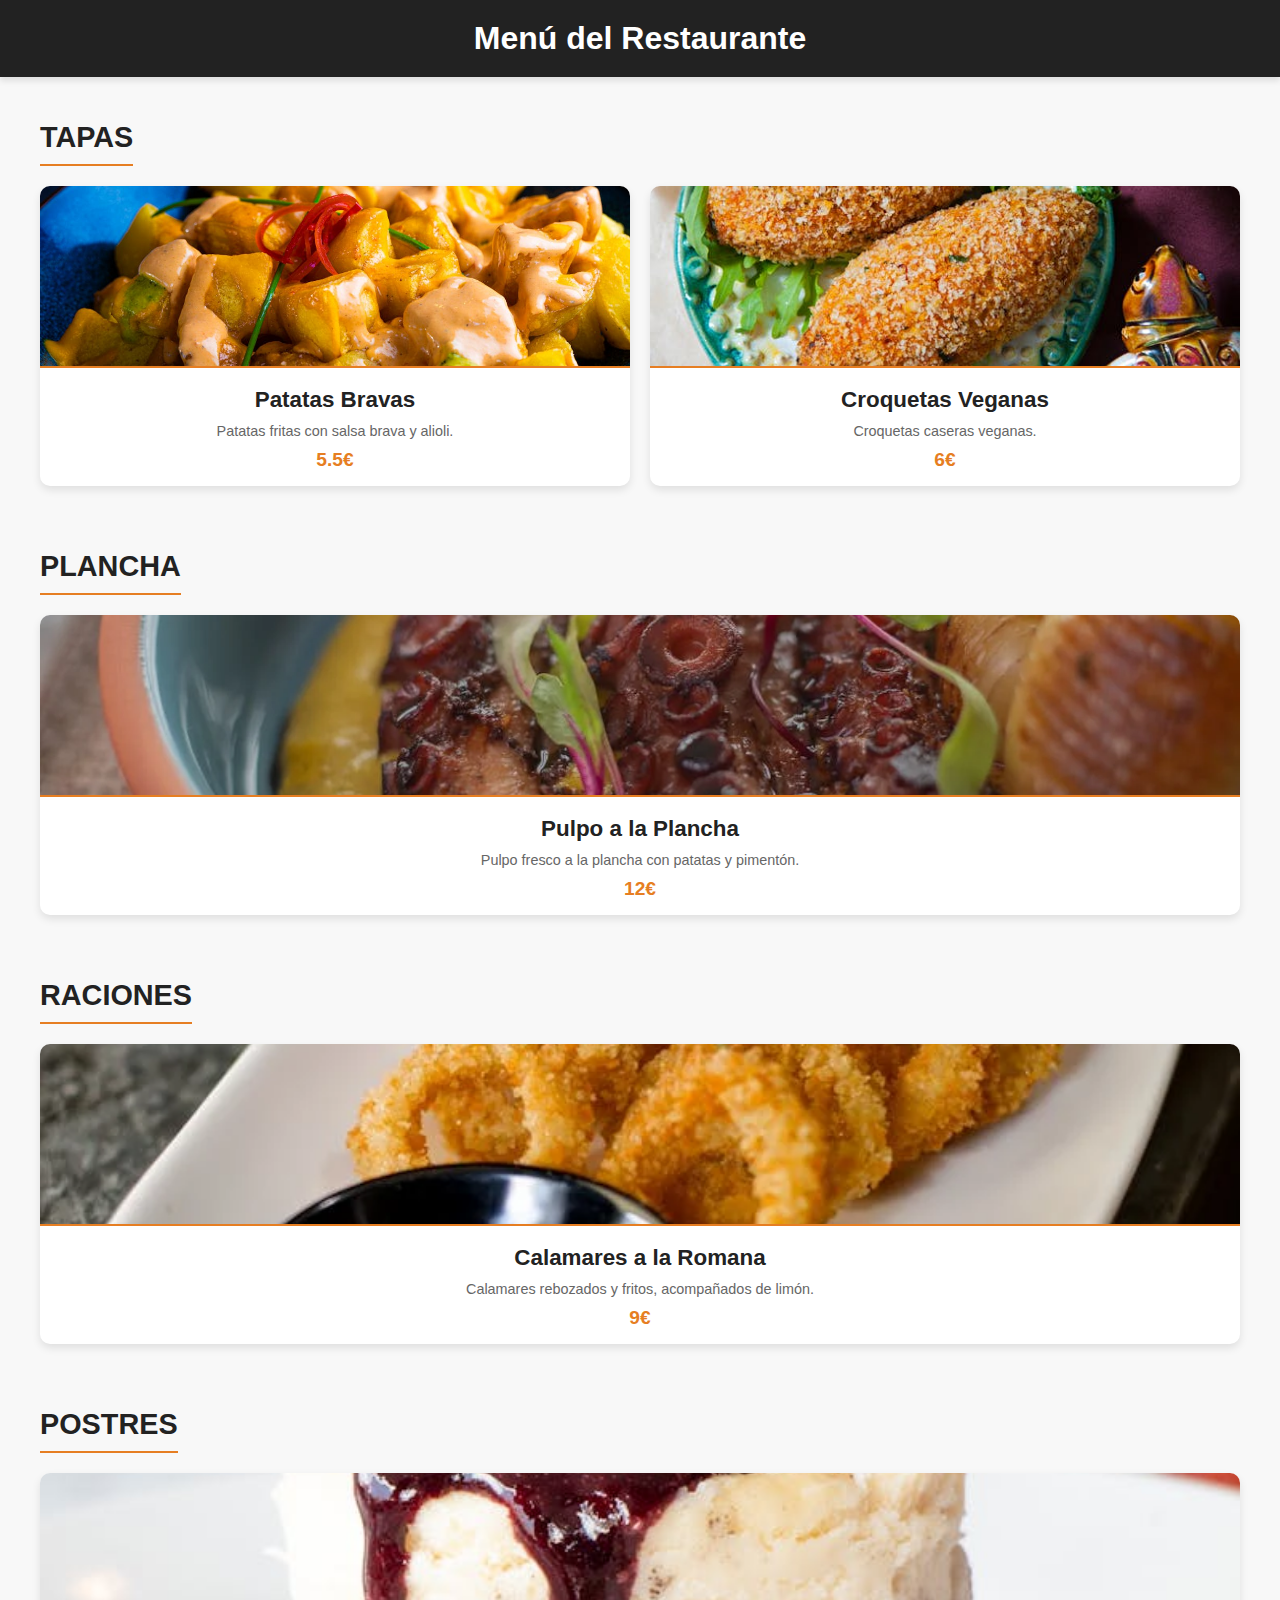
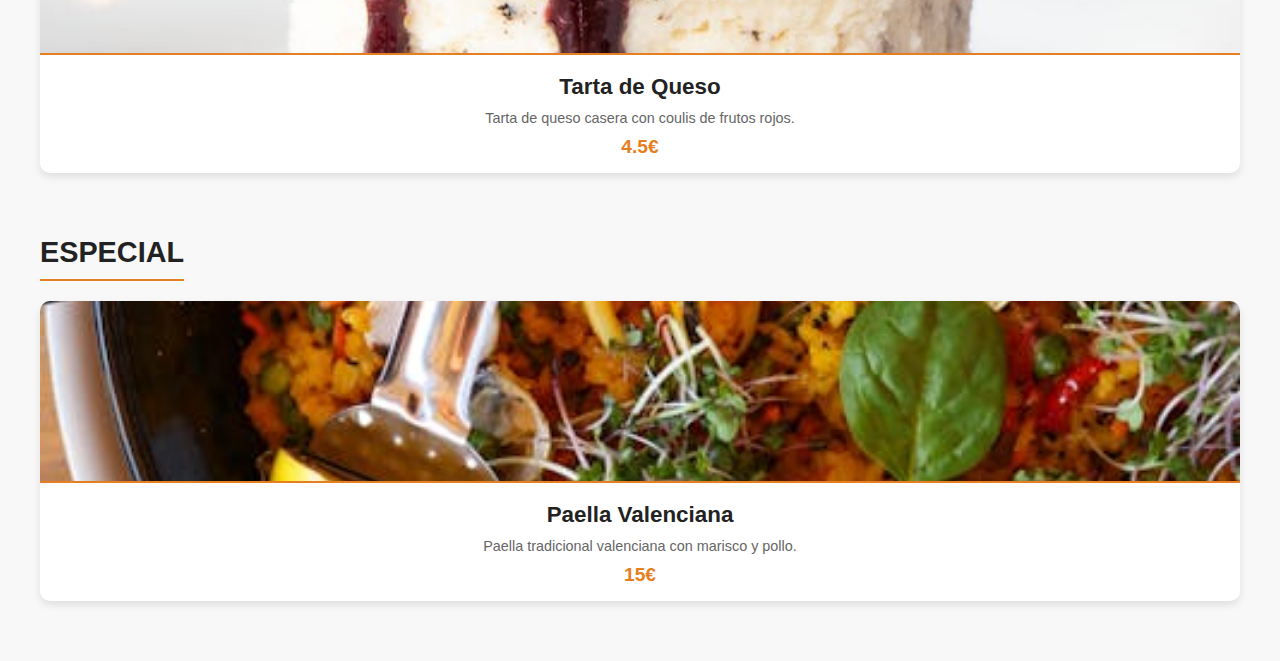
==== index.html @ 45634807 "Inicio del proyecto" ====
<!DOCTYPE html>
<html lang="es">
<head>
    <meta charset="UTF-8">
    <meta name="viewport" content="width=device-width, initial-scale=1.0">
    <title>Menú del Restaurante</title>
    <link rel="stylesheet" href="styles.css">
</head>
<body>
    <header>
        <h1>Menú del Restaurante</h1>
    </header>
    <main id="menu"></main>
    <script src="script.js"></script>
</body>
</html>
---- styles.css ----
/* Estilos generales */
body {
    font-family: 'Arial', sans-serif;
    margin: 0;
    padding: 0;
    background-color: #f8f8f8;
    color: #333;
}

header {
    background-color: #222;
    color: #fff;
    padding: 20px;
    text-align: center;
    box-shadow: 0 4px 6px rgba(0, 0, 0, 0.1);
}

h1 {
    margin: 0;
    font-size: 2rem;
}

main {
    padding: 20px;
    max-width: 1200px;
    margin: 0 auto;
}

/* Estilos para las secciones del menú */
section {
    margin-bottom: 40px;
}

h2 {
    color: #222;
    font-size: 1.8rem;
    margin-bottom: 20px;
    padding-bottom: 10px;
    border-bottom: 2px solid #e67e22;
    display: inline-block;
}

/* Estilos para los ítems del menú */
.menu-grid {
    display: grid;
    grid-template-columns: repeat(auto-fit, minmax(250px, 1fr));
    gap: 20px;
}

.item {
    background-color: #fff;
    border-radius: 10px;
    overflow: hidden;
    box-shadow: 0 4px 8px rgba(0, 0, 0, 0.1);
    transition: transform 0.3s ease, box-shadow 0.3s ease;
}

.item:hover {
    transform: translateY(-5px);
    box-shadow: 0 8px 16px rgba(0, 0, 0, 0.2);
}

.item img {
    width: 100%;
    height: 180px;
    object-fit: cover;
    border-bottom: 2px solid #e67e22;
}

.item-content {
    padding: 15px;
    text-align: center;
}

.item h3 {
    margin: 0;
    font-size: 1.4rem;
    color: #222;
}

.item p {
    color: #666;
    font-size: 0.9rem;
    margin: 10px 0;
}

.precio {
    color: #e67e22;
    font-weight: bold;
    font-size: 1.2rem;
    margin-top: 10px;
}

/* Estilos para móviles */
@media (max-width: 600px) {
    h1 {
        font-size: 1.5rem;
    }

    h2 {
        font-size: 1.4rem;
    }

    .menu-grid {
        grid-template-columns: 1fr;
    }

    .item img {
        height: 150px;
    }
}

/* Animación de carga */
@keyframes fadeIn {
    from {
        opacity: 0;
        transform: translateY(20px);
    }
    to {
        opacity: 1;
        transform: translateY(0);
    }
}

.item {
    animation: fadeIn 0.5s ease-out;
}
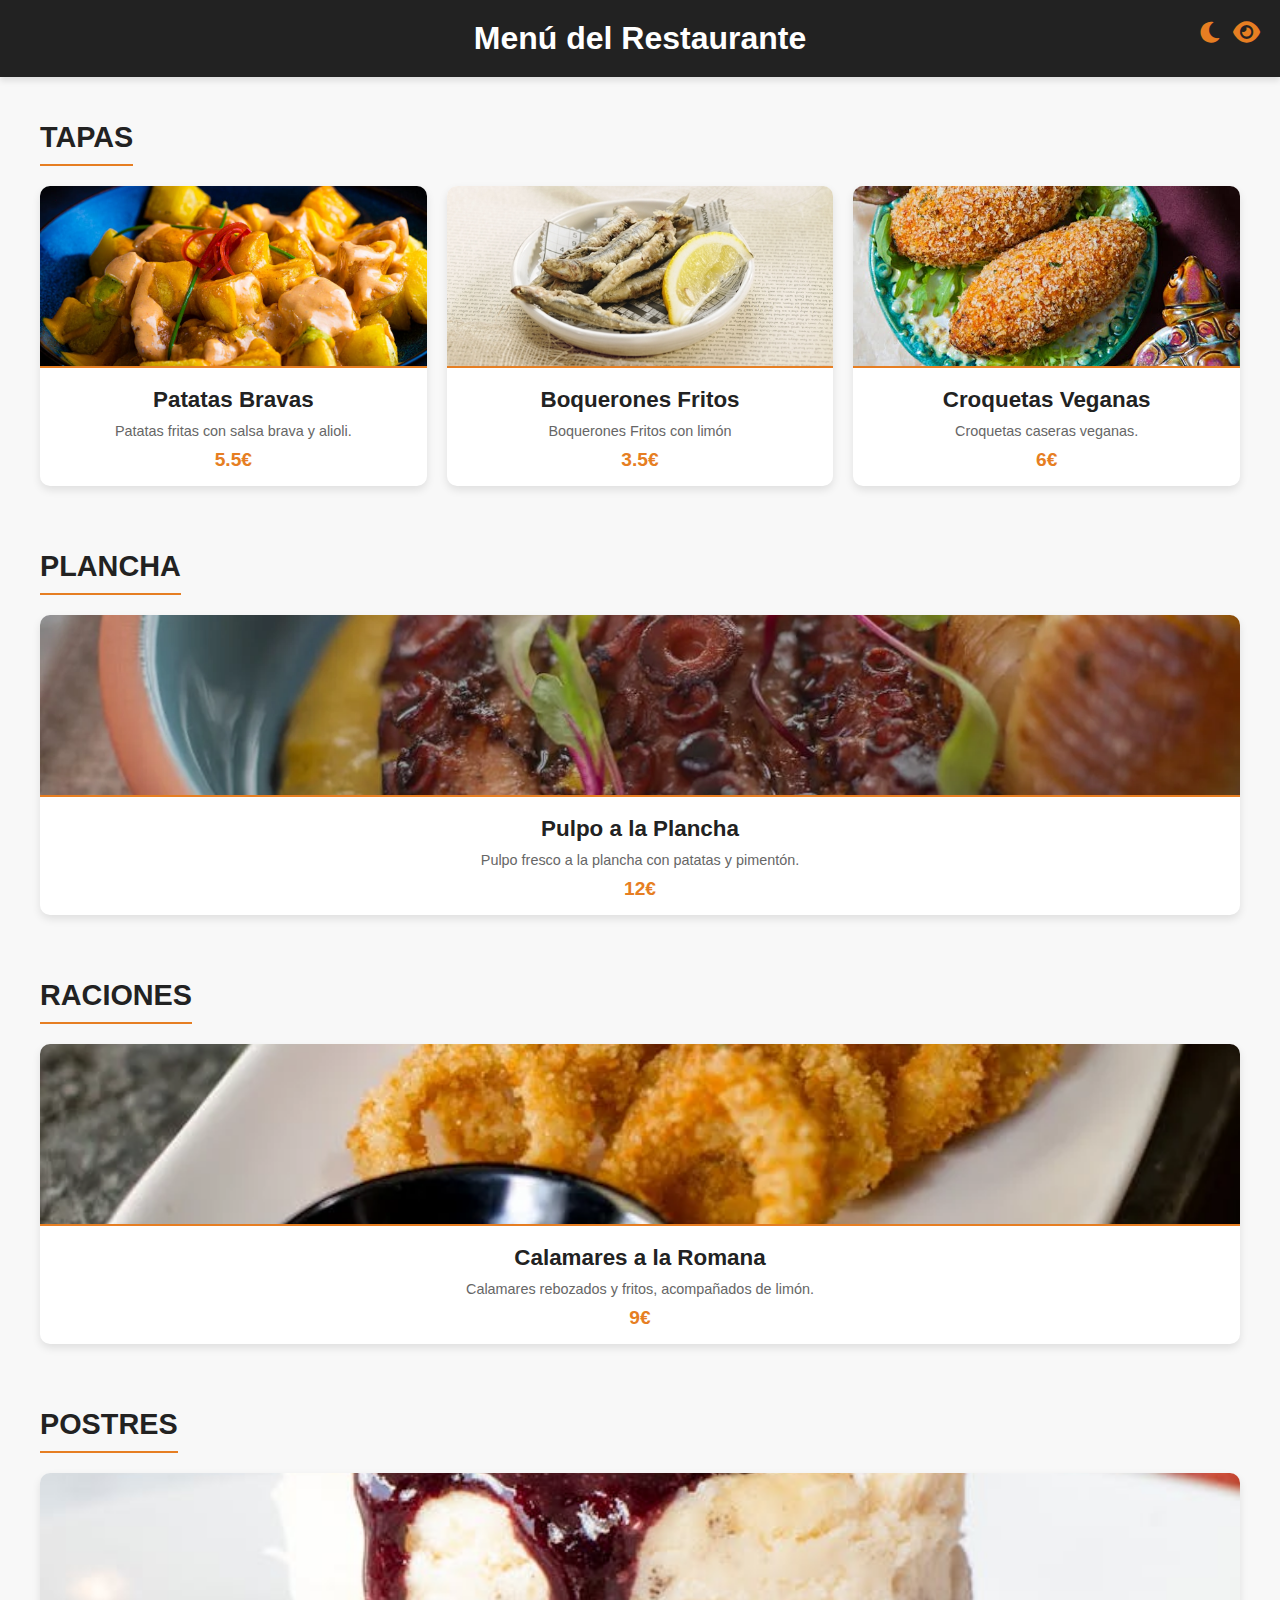
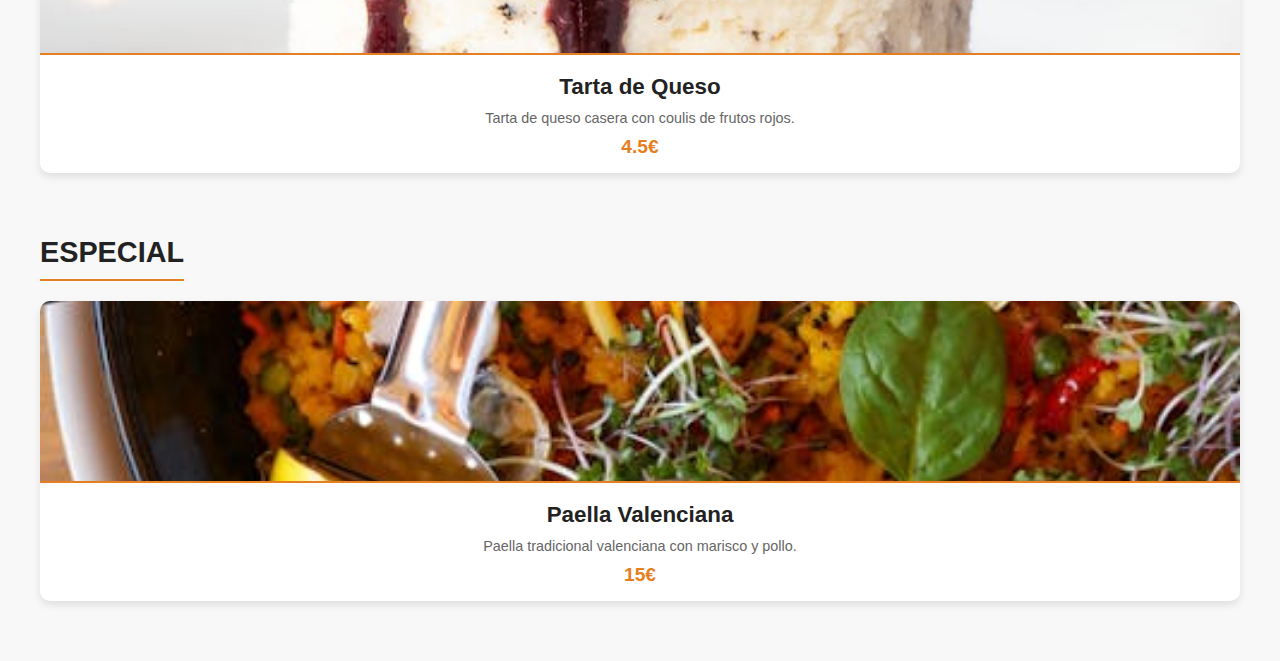
==== commit d801c357: "Algunas mejoras: modo oscuro, posibilidad de ocultar las imagenes y el formulario permite selecciona" ====
--- a/index.html
+++ b/index.html
@@ -5,10 +5,15 @@
     <meta name="viewport" content="width=device-width, initial-scale=1.0">
     <title>Menú del Restaurante</title>
     <link rel="stylesheet" href="styles.css">
+    <link rel="stylesheet" href="https://cdnjs.cloudflare.com/ajax/libs/font-awesome/6.0.0-beta3/css/all.min.css">
 </head>
 <body>
     <header>
         <h1>Menú del Restaurante</h1>
+        <div class="iconos">
+            <i id="toggleDarkMode" class="fas fa-moon"></i>
+            <i id="toggleImages" class="fas fa-eye"></i>
+        </div>
     </header>
     <main id="menu"></main>
     <script src="script.js"></script>
--- a/styles.css
+++ b/styles.css
@@ -5,6 +5,12 @@
     padding: 0;
     background-color: #f8f8f8;
     color: #333;
+    transition: background-color 0.3s ease, color 0.3s ease;
+}
+
+body.dark-mode {
+    background-color: #222;
+    color: #fff;
 }
 
 header {
@@ -13,6 +19,10 @@
     padding: 20px;
     text-align: center;
     box-shadow: 0 4px 6px rgba(0, 0, 0, 0.1);
+}
+
+body.dark-mode header {
+    background-color: #444;
 }
 
 h1 {
@@ -40,6 +50,10 @@
     display: inline-block;
 }
 
+body.dark-mode h2 {
+    color: #fff;
+}
+
 /* Estilos para los ítems del menú */
 .menu-grid {
     display: grid;
@@ -53,6 +67,11 @@
     overflow: hidden;
     box-shadow: 0 4px 8px rgba(0, 0, 0, 0.1);
     transition: transform 0.3s ease, box-shadow 0.3s ease;
+}
+
+body.dark-mode .item {
+    background-color: #333;
+    color: #fff;
 }
 
 .item:hover {
@@ -78,10 +97,18 @@
     color: #222;
 }
 
+body.dark-mode .item h3 {
+    color: #fff;
+}
+
 .item p {
     color: #666;
     font-size: 0.9rem;
     margin: 10px 0;
+}
+
+body.dark-mode .item p {
+    color: #ccc;
 }
 
 .precio {
@@ -124,4 +151,25 @@
 
 .item {
     animation: fadeIn 0.5s ease-out;
+}
+
+
+/* Estilos para los iconos */
+.iconos {
+    position: absolute;
+    top: 20px;
+    right: 20px;
+    display: flex;
+    gap: 10px;
+}
+
+.iconos i {
+    cursor: pointer;
+    font-size: 1.5rem;
+    color: #e67e22;
+    transition: color 0.3s ease;
+}
+
+.iconos i:hover {
+    color: #d35400;
 }